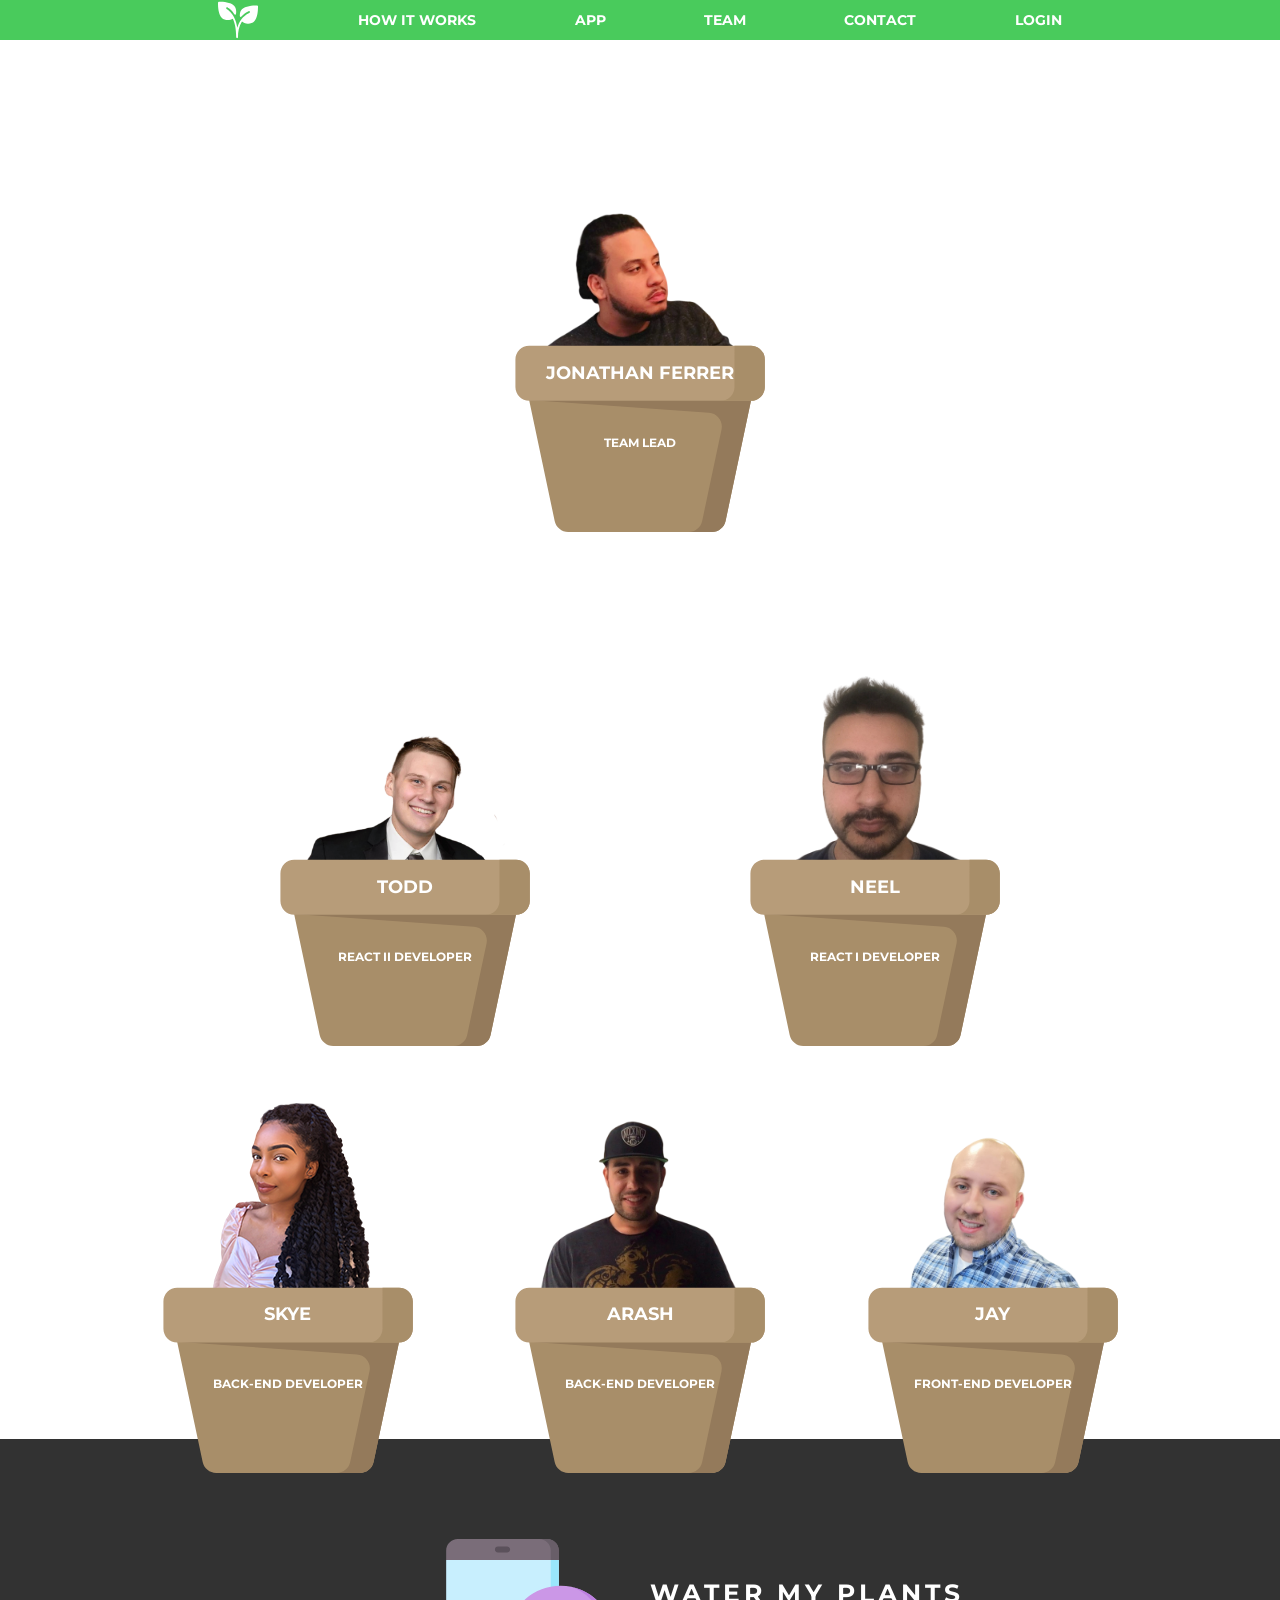
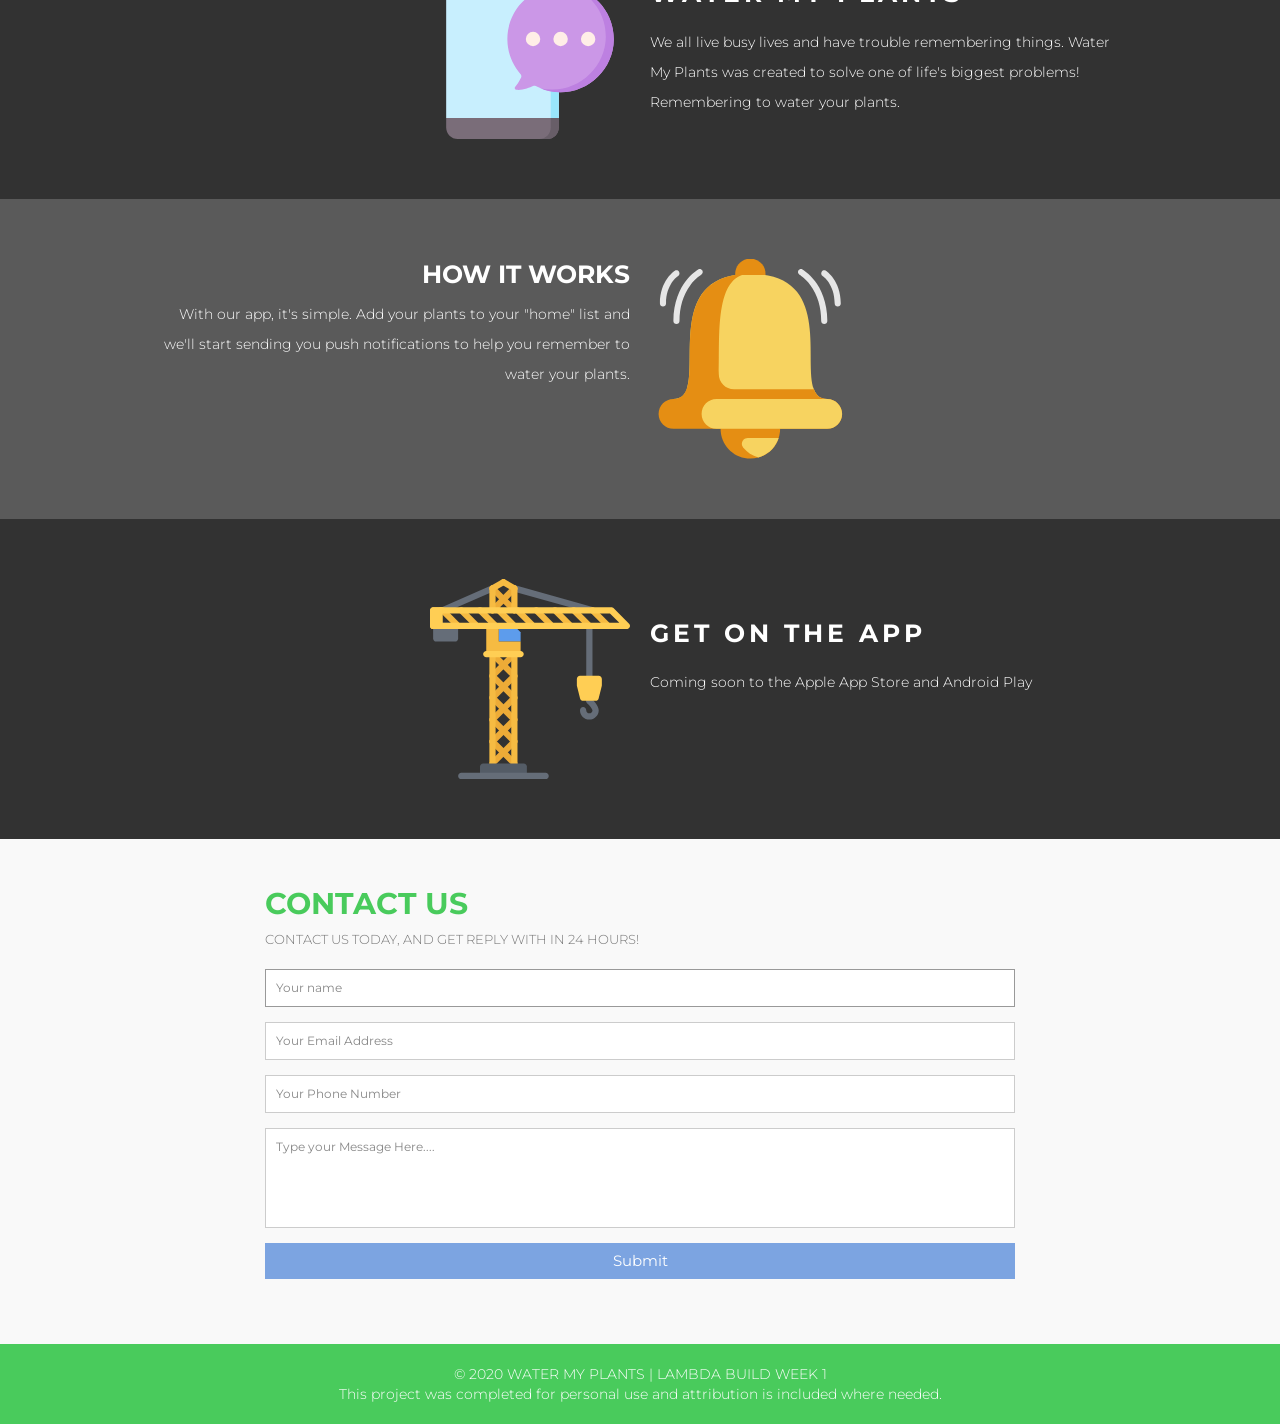
==== team.html @ e01c3c14 "James-Brennan" ====
<html lang="en">

    <meta charset="UTF-8">
    <meta content="width=device-width, initial-scale=1" name="viewport" />
    
    <meta http-equiv="X-UA-Compatible" content="ie=edge">
    <title>Water My Plants - We Remind You So You Don't Have To</title>
    <link rel="stylesheet" href="css/index.css">
    <link href="https://fonts.googleapis.com/css?family=Montserrat:500,700&display=swap" rel="stylesheet">
    <link rel="stylesheet" href="https://maxcdn.bootstrapcdn.com/font-awesome/4.5.0/css/font-awesome.min.css">

    <!--save for later
    
    font-family: 'Montserrat', ;

    
    -->



<header>

    <nav>


        <div class="nav-items"> <!--start nav items-->
    
            <div class="nav-right">
    
                <a href="index.html"><img src="img/leaf-white.svg" alt=""></a>
    
                <a href="#HIW" class="min">how it works</a>
    
                <a href="#APP" class="">app</a>
    
                <a href="team.html" class="">team</a>
    
                <a href="#CONTACT" class="">contact</a>
    
                <a href="#CONTACT" class="">login</a>
    
            </div>
        
        </div> <!--end nav items-->
    
    </nav>

</header>
   
<body>

    <section>

        <div class="contain-team">
            <div class="teamsters">
                <h1>our team</h1>
                <div class="team-lead">

                    <img src="img/jonathan.png" alt="" class="team-person">
                    <img src="img/pot.svg" alt="" class="pot">

                        <div class="data">
                            <span class="name">Jonathan Ferrer</span>
                            <span class="position">team lead</span>
                        </div>

                    </div>

            </div>

                    <div class="team">

                            <div class="member">
                
                            <img src="img/todd.png" alt="" class="team-person">
                            <img src="img/pot.svg" alt="" class="pot">
        
                                <div class="data">
                                    <span class="name">Todd</span>
                                    <span class="position">React II Developer</span>
                                </div>
                        
                            </div>

                            <div class="member">
                    
                                <img src="img/neel.png" alt="" class="team-person">
                                <img src="img/pot.svg" alt="" class="pot">
            
                                    <div class="data">
                                        <span class="name">NEEL</span>
                                        <span class="position">React I Developer</span>
                                    </div>
                            
                                </div>

                        </div>



                        <div class="team">

                            <div class="member">
                
                            <img src="img/skye.png" alt="" class="team-person">
                            <img src="img/pot.svg" alt="" class="pot">
        
                                <div class="data">
                                    <span class="name">Skye</span>
                                    <span class="position">Back-end Developer</span>
                                </div>
                        
                            </div>


                                        <div class="member">
                    
                                            <img src="img/arash.png" alt="" class="team-person">
                                            <img src="img/pot.svg" alt="" class="pot">
                        
                                                <div class="data">
                                                    <span class="name">Arash</span>
                                                    <span class="position">Back-end Developer</span>
                                                </div>
                                        
                                            </div>

                                            <div class="member">
                    
                                                <img src="img/james.png" alt="" class="team-person">
                                                <img src="img/pot.svg" alt="" class="pot">
                            
                                                    <div class="data">
                                                        <span class="name">Jay</span>
                                                        <span class="position">FRONT-END DEVELOPER</span>
                                                    </div>
                                            
                                                </div>

                        </div>




                        </div>

                    </div>

            
        
   



    </section>



    <section>

        <div class="main-contain-dk">

            <div class="stopper" id="HIW"></div>

            <div class="content"> <!--main content holder-->

                <div class="left-dk">

                    <img src="img/chat.svg" alt="" class="img-helper">

                </div>

                <div class="right-dk">

                    <h1 class="whiteh1">water my plants</h1>

                    <span class="white">We all live busy lives and have trouble remembering things. Water My Plants was created to solve one of life's biggest problems! Remembering to water your plants. 
                    </span>

                </div>

            </div> <!--closeds main content holder-->
            
            
        </div>

    </section>

    <section>

        <div class="main-contain-lt">

            <div class="content"> <!--main content holder-->

                <div class="left-lt">

                    <h2 class="whiteh1">how it works</h1>

                    <span class="white"> With our app, it's simple. Add your plants to your "home" list and we'll start sending you push notifications to help you remember to water your plants.</span> 

                </div>

                <div class="right-lt">

                    <img src="img/bell.svg" alt="" class="img-helper">

                </div>

            </div> <!--closeds main content holder-->
            
            
        </div>

    </section>


    <section id ="APP">

        <div class="main-contain-dk">

            <div class="content"> <!--main content holder-->

                <div class="left-dk">

                    <img src="img/crane.svg" alt="" class="img-helper">

                </div>

                <div class="right-dk">

                    <h1 class="whiteh1">get on the app</h1>

                    <span class="white">Coming soon to the Apple App Store and Android Play 
                    </span>

                </div>

            </div> <!--closeds main content holder-->
            
            
        </div>

    </section>


    <section id="CONTACT">

    
        <form id="contact" action="" method="post">
            <h3>CONTACT US</h3>
            <h4>Contact us today, and get reply with in 24 hours!</h4>
            <fieldset>
              <input placeholder="Your name" type="text" tabindex="1" required autofocus>
            </fieldset>
            <fieldset>
              <input placeholder="Your Email Address" type="email" tabindex="2" required>
            </fieldset>
            <fieldset>
              <input placeholder="Your Phone Number" type="tel" tabindex="3" required>
            </fieldset>
            <fieldset>
              <textarea placeholder="Type your Message Here...." tabindex="5" required></textarea>
            </fieldset>
            <fieldset>
              <button name="submit" type="submit" id="contact-submit" data-submit="...Sending">Submit</button>
            </fieldset>
          </form>
              
            
   
            
        </div>

    </section>





</body>



 <footer>

    <div class="footer">

       <span>© 2020 WATER MY PLANTS | LAMBDA BUILD WEEK 1</span>

    </br>
       <span>This project was completed for personal use and attribution is included where needed.</span> 

    </div>


</footer>

 </section>






</body>
</html>
---- css/index.css ----
/*start import*/
.ctabutton {
  margin-left: 1rem;
  text-decoration: none;
  color: white;
  font-size: 3rem;
  font-weight: 700;
  text-transform: uppercase;
  padding: 1rem;
  border: 4px solid white;
  margin-bottom: 1rem;
}
html,
body,
div,
span,
applet,
object,
iframe,
h1,
h2,
h3,
h4,
h5,
h6,
p,
blockquote,
pre,
a,
abbr,
acronym,
address,
big,
cite,
code,
del,
dfn,
em,
img,
ins,
kbd,
q,
s,
samp,
small,
strike,
strong,
sub,
sup,
tt,
var,
b,
u,
i,
center,
dl,
dt,
dd,
ol,
ul,
li,
fieldset,
form,
label,
legend,
table,
caption,
tbody,
tfoot,
thead,
tr,
th,
td,
article,
aside,
canvas,
details,
embed,
figure,
figcaption,
footer,
header,
hgroup,
menu,
nav,
output,
ruby,
section,
summary,
time,
mark,
audio,
video {
  margin: 0;
  padding: 0;
  border: 0;
  font-size: 100%;
  font: inherit;
  vertical-align: baseline;
}
/* HTML5 display-role reset for older browsers */
article,
aside,
details,
figcaption,
figure,
footer,
header,
hgroup,
menu,
nav,
section {
  display: block;
}
body {
  line-height: 1;
}
ol,
ul {
  list-style: none;
}
blockquote,
q {
  quotes: none;
}
blockquote:before,
blockquote:after,
q:before,
q:after {
  content: '';
  content: none;
}
table {
  border-collapse: collapse;
  border-spacing: 0;
}
* {
  margin: 0;
  padding: 0;
}
html {
  scroll-behavior: smooth;
}
html {
  scroll-behavior: smooth
        position: relative;
  top: 0;
  left: 0;
  max-width: 100vw;
  min-height: 200vh;
  margin: 0px;
  padding: 0px;
  border: 0px;
  scroll-behavior: smooth;
  font-size: 62.5%;
}
body {
  font-size: 1.6rem;
  font-family: 'Montserrat';
  font-weight: 400;
  overflow-x: hidden;
}
h1,
h2,
h3,
h4,
h5,
h6 {
  font-family: '#';
  text-transform: uppercase;
}
h2 {
  font-size: 4rem;
  margin-bottom: 1rem;
}
.bold {
  font-weight: 600;
}
nav {
  background-color: #49cb5c;
  height: auto;
  padding: 0 4rem;
  position: sticky;
  top: 0;
}
@media (max-width: 1000px) {
  nav {
    padding: 0;
  }
}
nav .nav-items {
  max-width: 1000px;
  display: flex;
  flex-direction: row;
  align-items: center;
  justify-content: center;
  margin: 0 auto;
  position: sticky;
  top: 0 !important;
}
nav .nav-items a {
  text-decoration: none;
  text-transform: uppercase;
  color: white;
  font-weight: 700;
  padding: 0 2%;
}
nav .nav-items .nav-right {
  display: flex;
  justify-content: space-evenly;
  align-items: center;
  width: 100%;
  text-align: center;
  margin-left: ;
}
@media (max-width: 600px) {
  nav .nav-items .nav-right {
    font-size: 1.4rem;
  }
}
nav img {
  max-height: 4rem;
  padding: 0.5% 0;
}
.min {
  min-width: 160px !important;
}
@keyframes jump {
  0% {
    top: 0;
  }
  50% {
    top: 50px;
  }
  100% {
    top: 0;
  }
}
#arrow-down {
  position: relative;
  margin: 0 auto;
  text-align: center;
  animation: jump 5s infinite;
}
#arrow-down i {
  content: '\f0a8';
  font-family: 'FontAwesome';
  font-size: 80px;
  transition: 0.3s ease-in-out;
}
#arrow-down i:hover {
  opacity: 0.7;
  transition: 0.3s ease-in-out;
}
h1 {
  font-family: "Arial", sans-serif;
  font-size: 16px;
  text-align: center;
  padding: 4% 0;
  text-transform: uppercase;
  letter-spacing: 4px;
  color: #fff;
}
.nav-special {
  display: flex;
  justify-content: flex-end;
  align-items: center;
  position: relative;
  background-color: transparent;
  height: 10rem;
  margin-bottom: -10rem;
  margin-right: 4rem;
}
.nav-special .signup {
  color: white;
  background-color: #49cb5c;
  border-radius: 0.5rem;
  padding: 1rem 2rem;
  text-decoration: none;
  margin-left: 2rem;
  font-size: 1.8rem;
  min-width: 80px;
  text-align: center;
}
.nav-special .login {
  text-decoration: none;
  font-size: 1.8rem;
  padding: 1rem 2rem;
  color: #323232;
  min-width: 80px;
  text-align: center;
}
.nav-special .login:hover {
  background-color: #323232;
  color: white;
  border-radius: 0.5rem;
}
footer {
  padding: 2rem;
  line-height: 2rem;
  text-align: center;
  color: white;
  background-color: #49cb5c;
}
header {
  max-height: 100vh;
}
.holder {
  background-image: url("../img/hands.jpg");
  background-size: cover;
  background-position: bottom;
  min-height: 50vh;
  padding: 25vh 0;
}
@media (max-width: 1000px) {
  .holder {
    padding: 10vh 0;
  }
}
.holder .main-cta {
  display: flex;
  flex-direction: row;
  justify-content: center;
  max-width: 1200px;
  margin: 0 auto;
}
@media (max-width: 1000px) {
  .holder .main-cta {
    flex-direction: column;
    justify-content: center;
    align-items: center;
  }
}
.holder .main-cta .logo-cta {
  max-width: 512px;
  padding: 0 2.5%;
}
@media (max-width: 1000px) {
  .holder .main-cta .logo-cta {
    max-width: 196px;
    margin-bottom: 2rem;
    margin-left: 2rem;
    margin-right: 2rem;
  }
}
.holder .main-cta .cta-text {
  display: flex;
  flex-direction: column;
  justify-content: center;
  font-size: 4rem;
  line-height: 4rem;
}
@media (max-width: 1000px) {
  .holder .main-cta .cta-text {
    font-size: 3.5rem;
  }
}
.holder .main-cta .cta-text span {
  text-shadow: 3px 3px 5px black;
}
@media (max-width: 600px) {
  .holder .main-cta .cta-text span {
    text-shadow: 2px 2px 5 black;
  }
}
.holder .main-cta .cta-text .blue {
  color: #60b6ff;
}
@media (max-width: 600px) {
  .holder .main-cta .cta-text .blue {
    font-size: 3rem;
    margin-left: 2rem;
  }
}
.holder .main-cta .cta-text .green {
  color: #00e64d;
}
@media (max-width: 600px) {
  .holder .main-cta .cta-text .green {
    font-size: 3rem;
    margin-left: 2rem;
  }
}
.holder .main-cta .cta-text .cta-button {
  text-transform: uppercase;
  font-family: 'Montserrat';
  font-weight: 700;
  font-size: 3rem;
  margin-top: 4rem;
  padding: 4%;
  background-color: white;
  border-radius: 0.5rem;
  border: 4px solid #49cb5c;
  color: #323232;
  text-decoration: none;
  text-align: center;
}
.holder .main-cta .cta-text .cta-button:hover {
  background-color: #323232;
  color: white;
  border: 4px solid #49cb5c;
}
@media (max-width: 1000px) {
  .holder .main-cta .cta-text .cta-button {
    font-size: 2rem;
    margin-bottom: 4rem;
    min-width: 50vw;
  }
}
.speech-bubble {
  background: #ffffff;
  -webkit-border-radius: 4px;
  border-radius: 4px;
  font-size: 1.2rem;
  line-height: 1.3;
  margin: 0 auto 40px;
  max-width: 300px;
  padding: 15px;
  position: relative;
}
.speech-bubble .hard {
  font-weight: 700;
}
.speech-bubble .notification {
  display: flex;
  flex-direction: row;
}
.speech-bubble .notification-cactus {
  max-height: 4rem;
}
.speech-bubble p {
  margin: 0 0 10px;
}
.speech-bubble p:last-of-type {
  margin-bottom: 0;
}
.speech-bubble::before {
  border-left: 20px solid transparent;
  border-top: 20px solid #ffffff;
  bottom: -20px;
  content: "";
  position: absolute;
  right: 20px;
}
.main-contain-dk {
  background-color: #323232;
  padding: 6rem 0;
}
.main-contain-lt {
  background-color: #5a5a5a;
  padding: 6rem 0;
}
.main-contain-lt .whiteh1 {
  text-align: right !important;
}
.content {
  max-width: 1000px;
  margin: 0 auto;
  display: flex;
  justify-content: center;
}
.left-dk {
  width: 50%;
  text-align: right;
  padding-right: 2%;
}
.right-lt {
  width: 48%;
}
.left-lt {
  width: 50%;
  text-align: right;
  padding-right: 2%;
}
.right-dk {
  width: 48%;
}
.stopper {
  min-height: 4rem;
}
.img-helper {
  max-width: 200px;
}
.white {
  color: white;
  line-height: 3rem;
}
.whiteh1 {
  color: white;
  font-size: 2.5rem;
  font-weight: 700;
}
.contain-me {
  max-width: 1000px;
  margin: 0 auto;
}
h1,
h2,
h3,
h4,
h5,
h6 {
  font-family: 'Montserrat', sans-serif;
}
@media (max-width: 1000px) {
  .content {
    padding-left: 4rem;
    padding-right: 4rem;
  }
}
@media (max-width: 600px) {
  .content {
    flex-direction: column;
  }
}
form#contact {
  max-width: 800px;
  margin: 0 auto;
}
.right-dk .whiteh1 {
  text-align: left;
  margin-top: 2rem;
}
@media (max-width: 600px) {
  .right-dk {
    width: 100%;
  }
}
.left-lt {
  margin-bottom: 2rem;
}
.left-lt .whiteh1 {
  text-align: left;
}
@media (max-width: 600px) {
  .left-lt {
    width: 100%;
    text-align: justify;
  }
}
@media (max-width: 600px) {
  .img-helper {
    text-align: center !important;
  }
}
@media (max-width: 600px) {
  .right-lt {
    width: 100%;
    text-align: center;
  }
}
* {
  margin: 0;
  padding: 0;
  box-sizing: border-box;
  -webkit-box-sizing: border-box;
  -moz-box-sizing: border-box;
  -webkit-font-smoothing: antialiased;
  -moz-font-smoothing: antialiased;
  -o-font-smoothing: antialiased;
  font-smoothing: antialiased;
  text-rendering: optimizeLegibility;
}
body {
  font-family: 'Montserrat';
  font-weight: 300;
  font-size: 14px;
  line-height: 30px;
  color: #777;
}
.container {
  max-width: 400px;
  width: 100%;
  margin: 0 auto;
  position: relative;
}
#contact input[type="text"],
#contact input[type="email"],
#contact input[type="tel"],
#contact input[type="url"],
#contact textarea,
#contact button[type="submit"] {
  font: 400 12px/16px "Montserrat";
}
#contact {
  background: #F9F9F9;
  padding: 25px;
  margin: 0px 0;
}
#contact h3 {
  color: #49cb5c;
  display: block;
  font-size: 3rem;
  font-weight: 700;
}
#contact h4 {
  margin: 5px 0 15px;
  display: block;
  font-size: 13px;
}
fieldset {
  border: medium none !important;
  margin: 0 0 10px;
  min-width: 100%;
  padding: 0;
  width: 100%;
}
#contact input[type="text"],
#contact input[type="email"],
#contact input[type="tel"],
#contact input[type="url"],
#contact textarea {
  width: 100%;
  border: 1px solid #CCC;
  background: #FFF;
  margin: 0 0 5px;
  padding: 10px;
}
#contact input[type="text"]:hover,
#contact input[type="email"]:hover,
#contact input[type="tel"]:hover,
#contact input[type="url"]:hover,
#contact textarea:hover {
  -webkit-transition: border-color 0.3s ease-in-out;
  -moz-transition: border-color 0.3s ease-in-out;
  transition: border-color 0.3s ease-in-out;
  border: 1px solid #AAA;
}
#contact textarea {
  height: 100px;
  max-width: 100%;
  resize: none;
}
#contact button[type="submit"] {
  cursor: pointer;
  width: 100%;
  border: none;
  background: #7ca4e1;
  color: #FFF;
  margin: 0 0 5px;
  padding: 10px;
  font-size: 15px;
}
#contact button[type="submit"]:hover {
  background: #09C;
  -webkit-transition: background 0.3s ease-in-out;
  -moz-transition: background 0.3s ease-in-out;
  transition: background-color 0.3s ease-in-out;
}
#contact button[type="submit"]:active {
  box-shadow: inset 0 1px 3px rgba(0, 0, 0, 0.5);
}
#contact input:focus,
#contact textarea:focus {
  outline: 0;
  border: 1px solid #999;
}
::-webkit-input-placeholder {
  color: #888;
}
:-moz-placeholder {
  color: #888;
}
::-moz-placeholder {
  color: #888;
}
:-ms-input-placeholder {
  color: #888;
}
.contain-team {
  background-image: url('../img/water.jpg');
  background-size: cover;
  min-height: 100vh;
  padding: 2rem;
}
.contain-team .teamsters {
  max-width: 1000px;
  margin: 0 auto;
  display: flex;
  flex-direction: column;
}
.contain-team .teamsters h1 {
  font-size: 3rem;
  font-weight: 700;
  color: white;
  padding-bottom: 0;
}
.contain-team .teamsters .team-lead {
  display: flex;
  flex-direction: column;
  align-items: center;
  justify-content: center;
  margin: 2rem 4rem;
}
.team {
  display: flex;
  flex-direction: row;
  align-items: flex-end;
  justify-content: space-evenly;
  margin: 2rem 4rem;
}
@media (max-width: 1000px) {
  .team {
    flex-direction: column;
    align-items: center;
  }
}
.team-person {
  max-width: 200px;
}
.pot {
  max-width: 250px;
  margin-top: -5px;
}
.row-me {
  display: flex;
  align-items: space-evenly;
  width: 100%;
  flex-direction: row;
  margin-top: 12rem;
}
.data {
  margin-top: -175px;
  margin-bottom: 0px;
  display: flex;
  flex-direction: column;
  text-align: center;
}
.name {
  color: white;
  font-weight: 700;
  text-transform: uppercase;
  font-size: 1.8rem;
}
.position {
  color: white;
  font-weight: 700;
  text-transform: uppercase;
  margin-top: 4rem;
  font-size: 1.4rem;
}
.member {
  text-align: center;
  margin-top: 10rem;
  min-width: 250px;
}
.position {
  font-size: 1.2rem;
}
/*end import*/
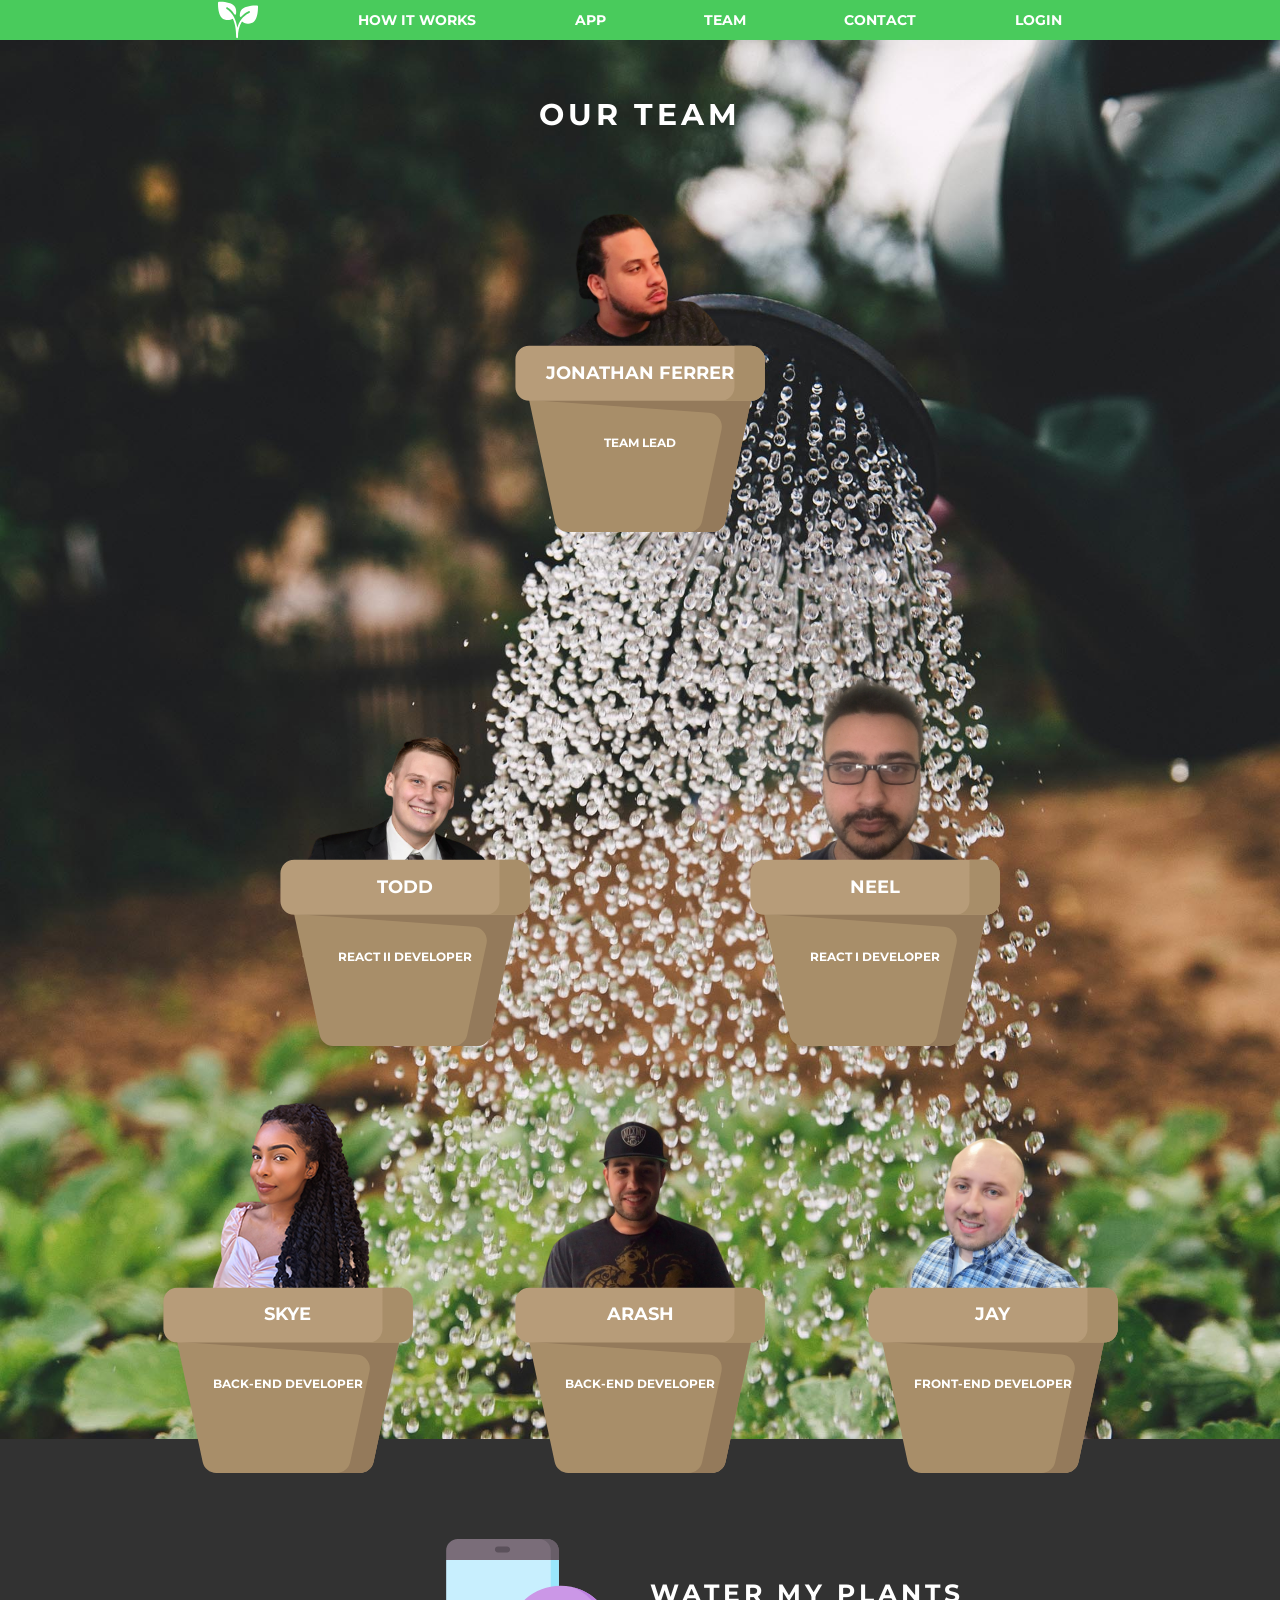
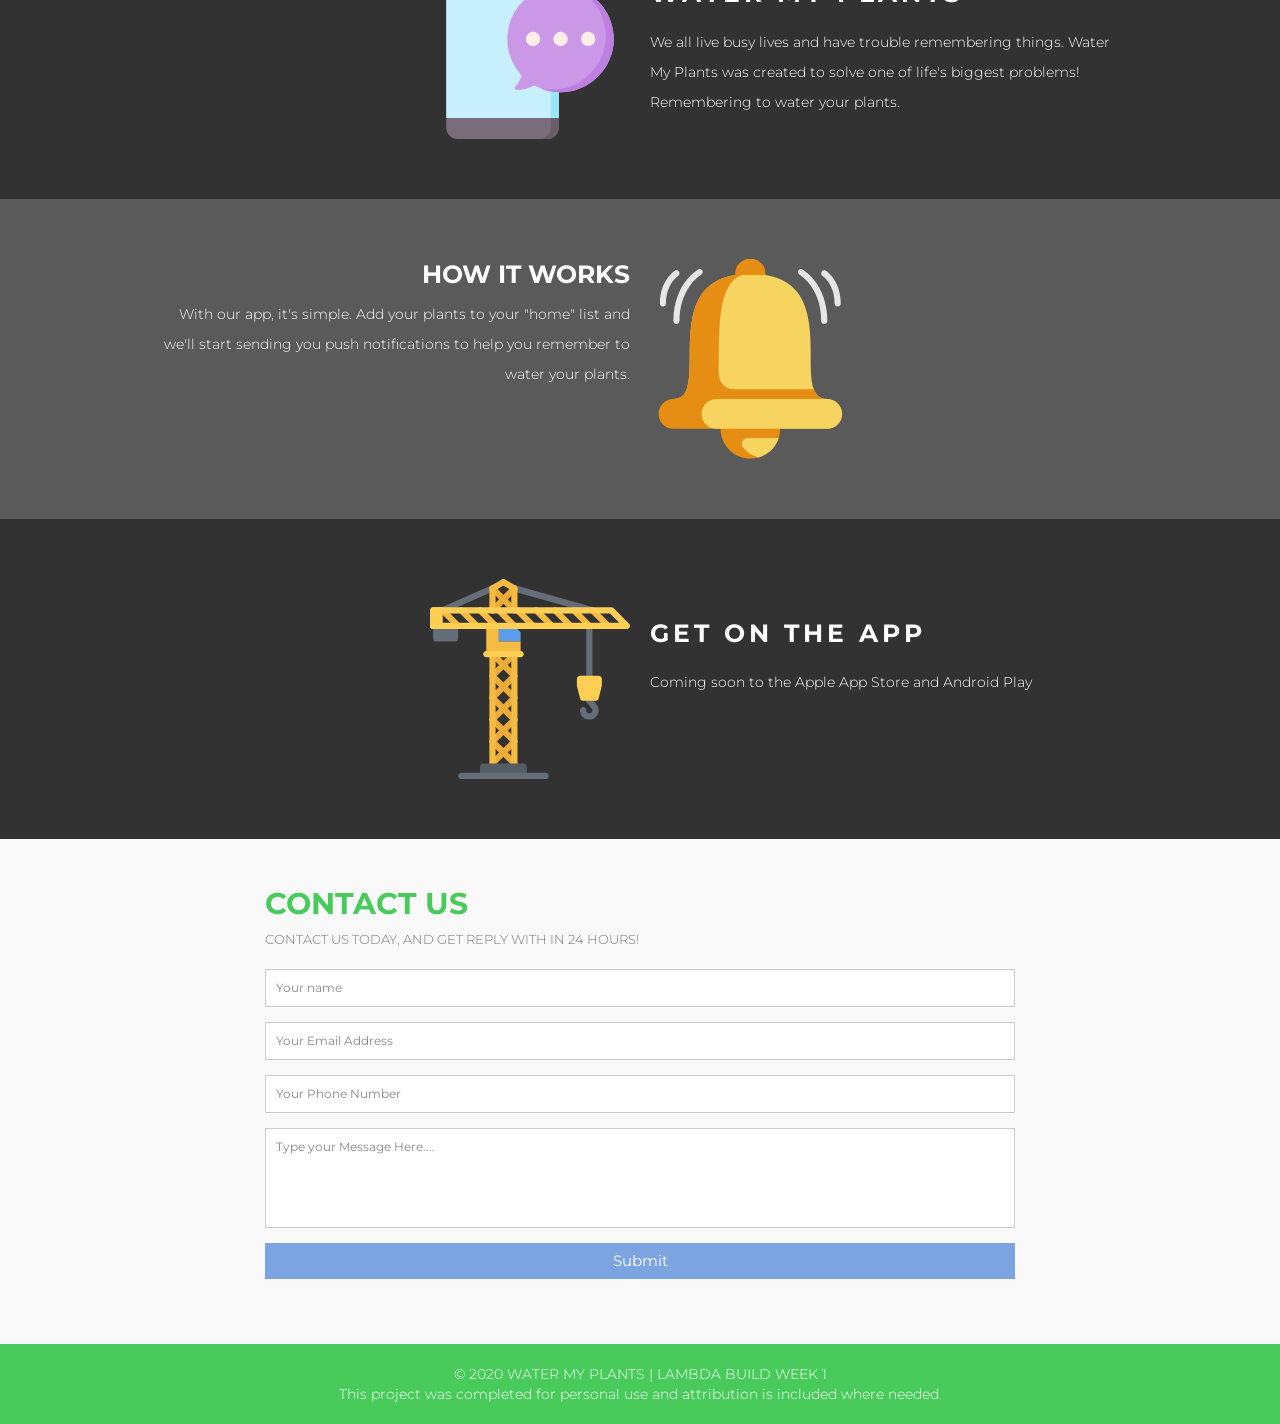
==== commit 0192c8d7: "James-Brennan" ====
--- a/team.html
+++ b/team.html
@@ -250,7 +250,7 @@
             <h3>CONTACT US</h3>
             <h4>Contact us today, and get reply with in 24 hours!</h4>
             <fieldset>
-              <input placeholder="Your name" type="text" tabindex="1" required autofocus>
+              <input placeholder="Your name" type="text" tabindex="1" required>
             </fieldset>
             <fieldset>
               <input placeholder="Your Email Address" type="email" tabindex="2" required>
--- a/css/index.css
+++ b/css/index.css
@@ -286,7 +286,9 @@
   text-decoration: none;
   font-size: 1.8rem;
   padding: 1rem 2rem;
-  color: #323232;
+  background-color: #323232;
+  border-radius: 0.5rem;
+  color: white;
   min-width: 80px;
   text-align: center;
 }
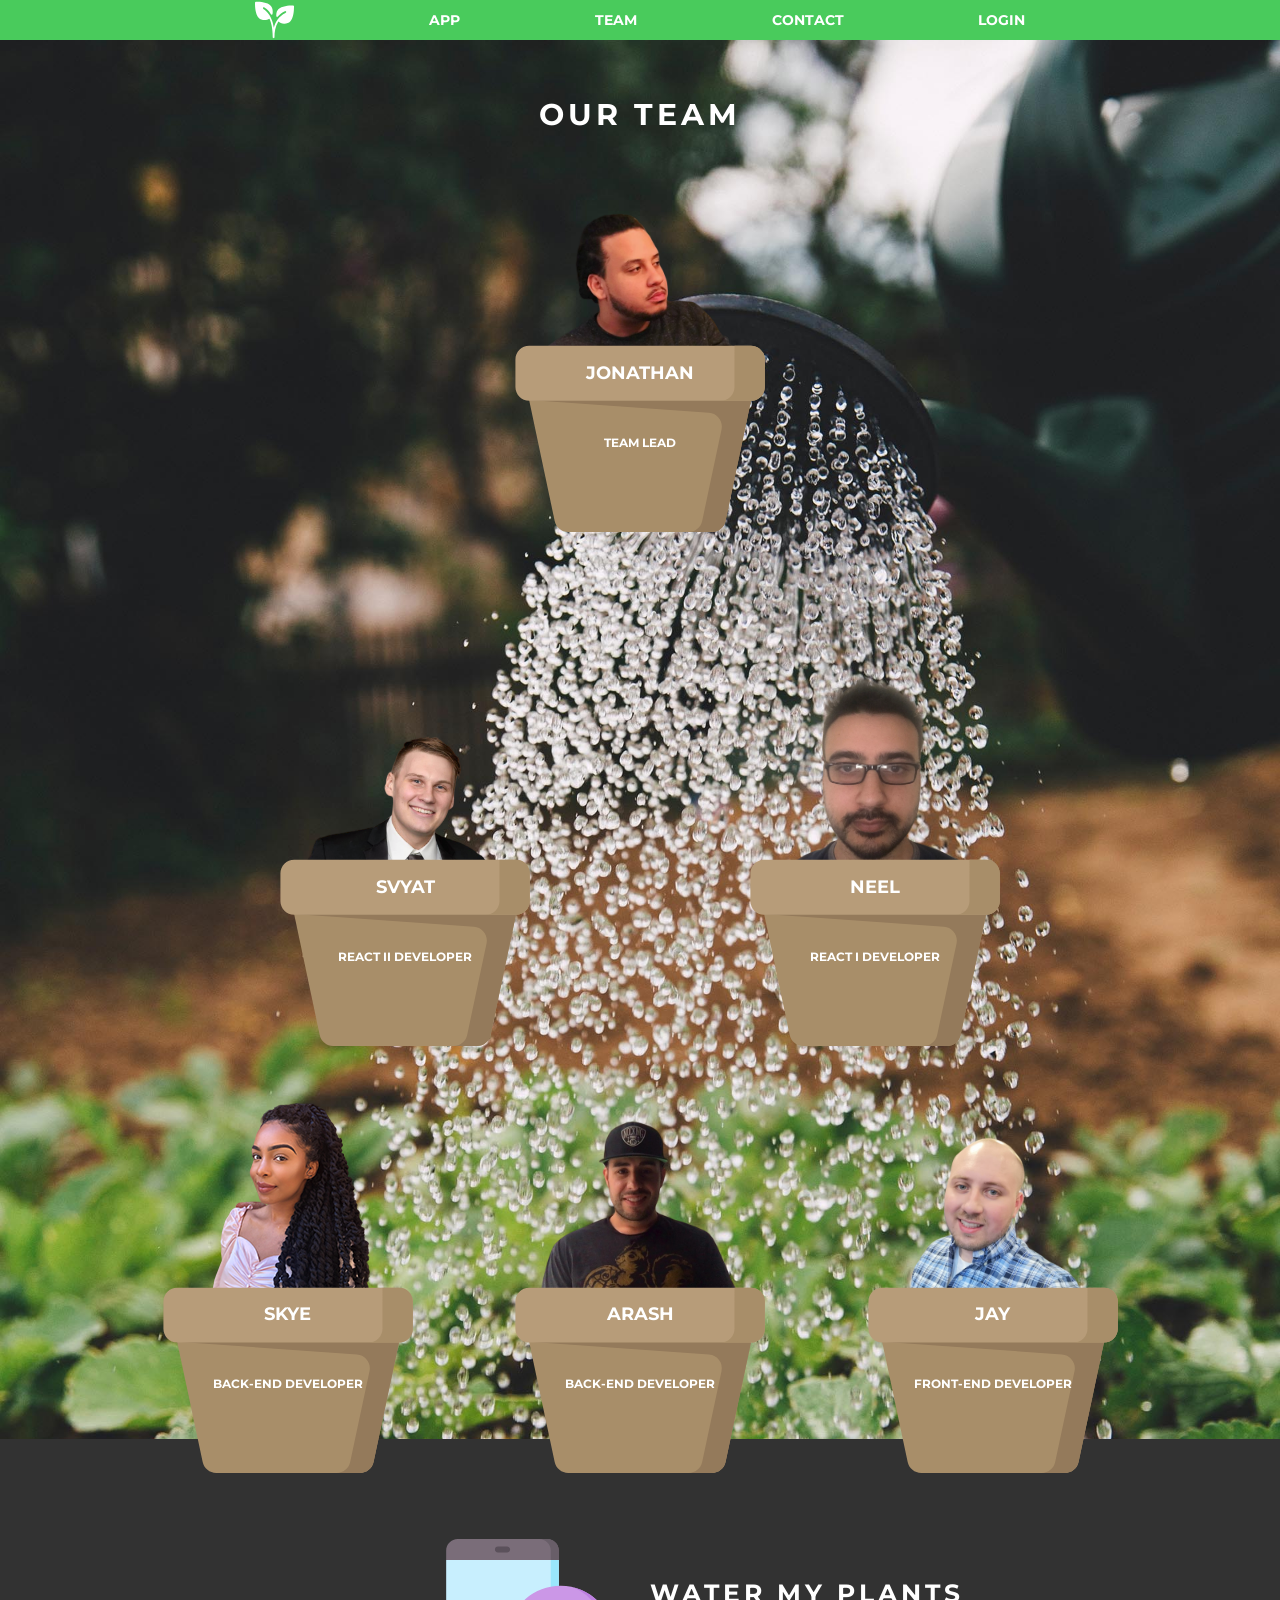
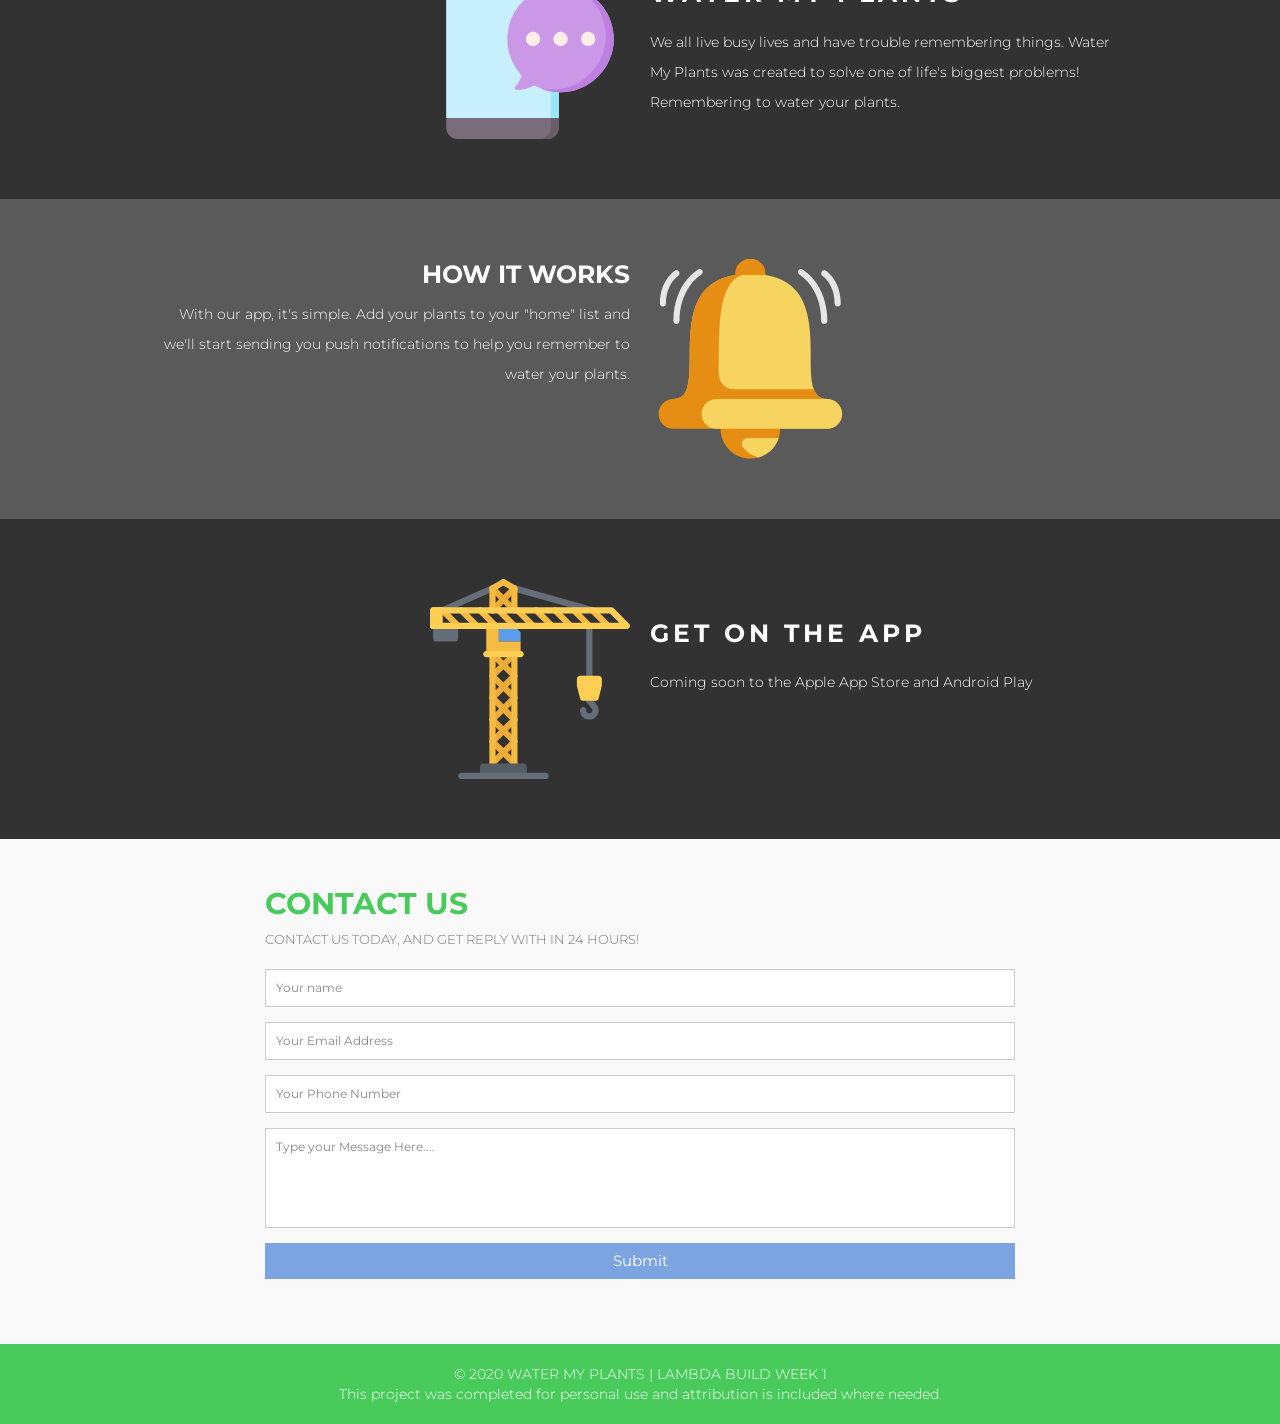
==== commit 69165c8b: "James-Brennan" ====
--- a/team.html
+++ b/team.html
@@ -20,17 +20,14 @@
 
 <header>
 
-    <nav>
-
+    <nav id="nav"> <!--starts nav-->
 
         <div class="nav-items"> <!--start nav items-->
     
-            <div class="nav-right">
+            <div class="nav-right"> <!--start nav right-->
     
                 <a href="index.html"><img src="img/leaf-white.svg" alt=""></a>
     
-                <a href="#HIW" class="min">how it works</a>
-    
                 <a href="#APP" class="">app</a>
     
                 <a href="team.html" class="">team</a>
@@ -39,36 +36,42 @@
     
                 <a href="#CONTACT" class="">login</a>
     
-            </div>
+            </div> <!--end nav-right-->
         
         </div> <!--end nav items-->
     
-    </nav>
+    </nav>  <!--end nav items-->
 
 </header>
    
-<body>
-
-    <section>
-
-        <div class="contain-team">
-            <div class="teamsters">
-                <h1>our team</h1>
-                <div class="team-lead">
+<body> <!--starts main body-->
+
+    <section> <!--teams section-->
+
+        <div class="contain-team"> <!--this is the main container for the team-->
+
+            <div class="teamsters"> <!--sets max-width and starts flex-->
+
+                <h1>our team</h1> <!--main heading for page-->
+
+                <div class="team-lead"> <!--single team member at top-->
 
                     <img src="img/jonathan.png" alt="" class="team-person">
+
                     <img src="img/pot.svg" alt="" class="pot">
 
-                        <div class="data">
-                            <span class="name">Jonathan Ferrer</span>
+                        <div class="data"> <!--start data-->
+
+                            <span class="name">Jonathan</span>
                             <span class="position">team lead</span>
-                        </div>
-
-                    </div>
-
-            </div>
-
-                    <div class="team">
+
+                        </div> <!--end data-->
+
+                    </div> <!--end team-lead-->
+
+                </div> <!--end teamsters-->
+
+                    <div class="team"> <!--start main team members row-->
 
                             <div class="member">
                 
@@ -76,7 +79,7 @@
                             <img src="img/pot.svg" alt="" class="pot">
         
                                 <div class="data">
-                                    <span class="name">Todd</span>
+                                    <span class="name">Svyat</span>
                                     <span class="position">React II Developer</span>
                                 </div>
                         
@@ -94,88 +97,109 @@
                             
                                 </div>
 
-                        </div>
-
-
-
-                        <div class="team">
+                        </div> <!--end first team members row-->
+
+                        <div class="team"> <!--start second team members row-->
 
                             <div class="member">
                 
-                            <img src="img/skye.png" alt="" class="team-person">
-                            <img src="img/pot.svg" alt="" class="pot">
-        
-                                <div class="data">
-                                    <span class="name">Skye</span>
-                                    <span class="position">Back-end Developer</span>
+                                <img src="img/skye.png" alt="" class="team-person">
+                                <img src="img/pot.svg" alt="" class="pot">
+            
+                                    <div class="data">
+
+                                        <span class="name">Skye</span>
+                                        <span class="position">Back-end Developer</span>
+
+                                    </div>
+                        
                                 </div>
+
+
+                                    <div class="member"> <!--start of member-->
+                    
+                                        <img src="img/arash.png" alt="" class="team-person">
+                                        <img src="img/pot.svg" alt="" class="pot">
                         
-                            </div>
-
-
-                                        <div class="member">
-                    
-                                            <img src="img/arash.png" alt="" class="team-person">
-                                            <img src="img/pot.svg" alt="" class="pot">
-                        
-                                                <div class="data">
-                                                    <span class="name">Arash</span>
-                                                    <span class="position">Back-end Developer</span>
+                                            <div class="data">
+
+                                                <span class="name">Arash</span>
+                                                <span class="position">Back-end Developer</span>
+
                                                 </div>
                                         
-                                            </div>
-
-                                            <div class="member">
+                                        </div> <!--end of member-->
+
+                                            <div class="member"> <!--start of member-->
                     
                                                 <img src="img/james.png" alt="" class="team-person">
                                                 <img src="img/pot.svg" alt="" class="pot">
                             
                                                     <div class="data">
+
                                                         <span class="name">Jay</span>
                                                         <span class="position">FRONT-END DEVELOPER</span>
-                                                    </div>
+
+                                                        </div>
                                             
-                                                </div>
-
-                        </div>
-
-
-
-
-                        </div>
+                                                </div> <!--end of member-->
+
+                         </div> <!--end of second team-->
+   
+        </div> <!--ends contain-team-->
+
+
+    </section> <!--ends teams section-->
+
+    <section> <!--starts main content after team-->
+
+        <div class="main-contain-dk"> <!--starts main-contain-dk-->
+
+            <div class="stopper" id="HIW">
+
+            </div> <!--functions as same-page ahref-->
+
+                <div class="content"> <!--main content holder-->
+
+                    <div class="left-dk">
+
+                        <img src="img/chat.svg" alt="" class="img-helper">
 
                     </div>
 
-            
-        
-   
-
-
+                    <div class="right-dk">
+
+                        <h1 class="whiteh1">water my plants</h1>
+
+                        <span class="white">We all live busy lives and have trouble remembering things. Water My Plants was created to solve one of life's biggest problems! Remembering to water your plants. 
+                        </span>
+
+                    </div>
+
+            </div> <!--closes content-->
+            
+            
+        </div> <!--ends main-contain-dk-->
 
     </section>
 
-
-
     <section>
 
-        <div class="main-contain-dk">
-
-            <div class="stopper" id="HIW"></div>
+        <div class="main-contain-lt">
 
             <div class="content"> <!--main content holder-->
 
-                <div class="left-dk">
-
-                    <img src="img/chat.svg" alt="" class="img-helper">
-
-                </div>
-
-                <div class="right-dk">
-
-                    <h1 class="whiteh1">water my plants</h1>
-
-                    <span class="white">We all live busy lives and have trouble remembering things. Water My Plants was created to solve one of life's biggest problems! Remembering to water your plants. 
-                    </span>
+                <div class="left-lt">
+
+                    <h2 class="whiteh1">how it works</h1>
+
+                    <span class="white"> With our app, it's simple. Add your plants to your "home" list and we'll start sending you push notifications to help you remember to water your plants.</span> 
+
+                </div>
+
+                <div class="right-lt">
+
+                    <img src="img/bell.svg" alt="" class="img-helper">
 
                 </div>
 
@@ -186,35 +210,8 @@
 
     </section>
 
-    <section>
-
-        <div class="main-contain-lt">
-
-            <div class="content"> <!--main content holder-->
-
-                <div class="left-lt">
-
-                    <h2 class="whiteh1">how it works</h1>
-
-                    <span class="white"> With our app, it's simple. Add your plants to your "home" list and we'll start sending you push notifications to help you remember to water your plants.</span> 
-
-                </div>
-
-                <div class="right-lt">
-
-                    <img src="img/bell.svg" alt="" class="img-helper">
-
-                </div>
-
-            </div> <!--closeds main content holder-->
-            
-            
-        </div>
-
-    </section>
-
-
-    <section id ="APP">
+
+    <section id ="APP"> <!--start section about app details-->
 
         <div class="main-contain-dk">
 
@@ -240,10 +237,10 @@
             
         </div>
 
-    </section>
-
-
-    <section id="CONTACT">
+    </section> <!--ends app section-->
+
+
+    <section id="CONTACT"> <!--starts contact form-->
 
     
         <form id="contact" action="" method="post">
@@ -264,24 +261,15 @@
             <fieldset>
               <button name="submit" type="submit" id="contact-submit" data-submit="...Sending">Submit</button>
             </fieldset>
-          </form>
-              
-            
-   
+          </form>   
             
         </div>
 
-    </section>
-
-
-
-
-
-</body>
-
-
-
- <footer>
+    </section> <!--ends contact form-->
+
+</body> <!--ends body-->
+
+ <footer> <!--start footer content-->
 
     <div class="footer">
 
@@ -293,14 +281,6 @@
     </div>
 
 
-</footer>
-
- </section>
-
-
-
-
-
-
-</body>
+</footer> 
+
 </html>
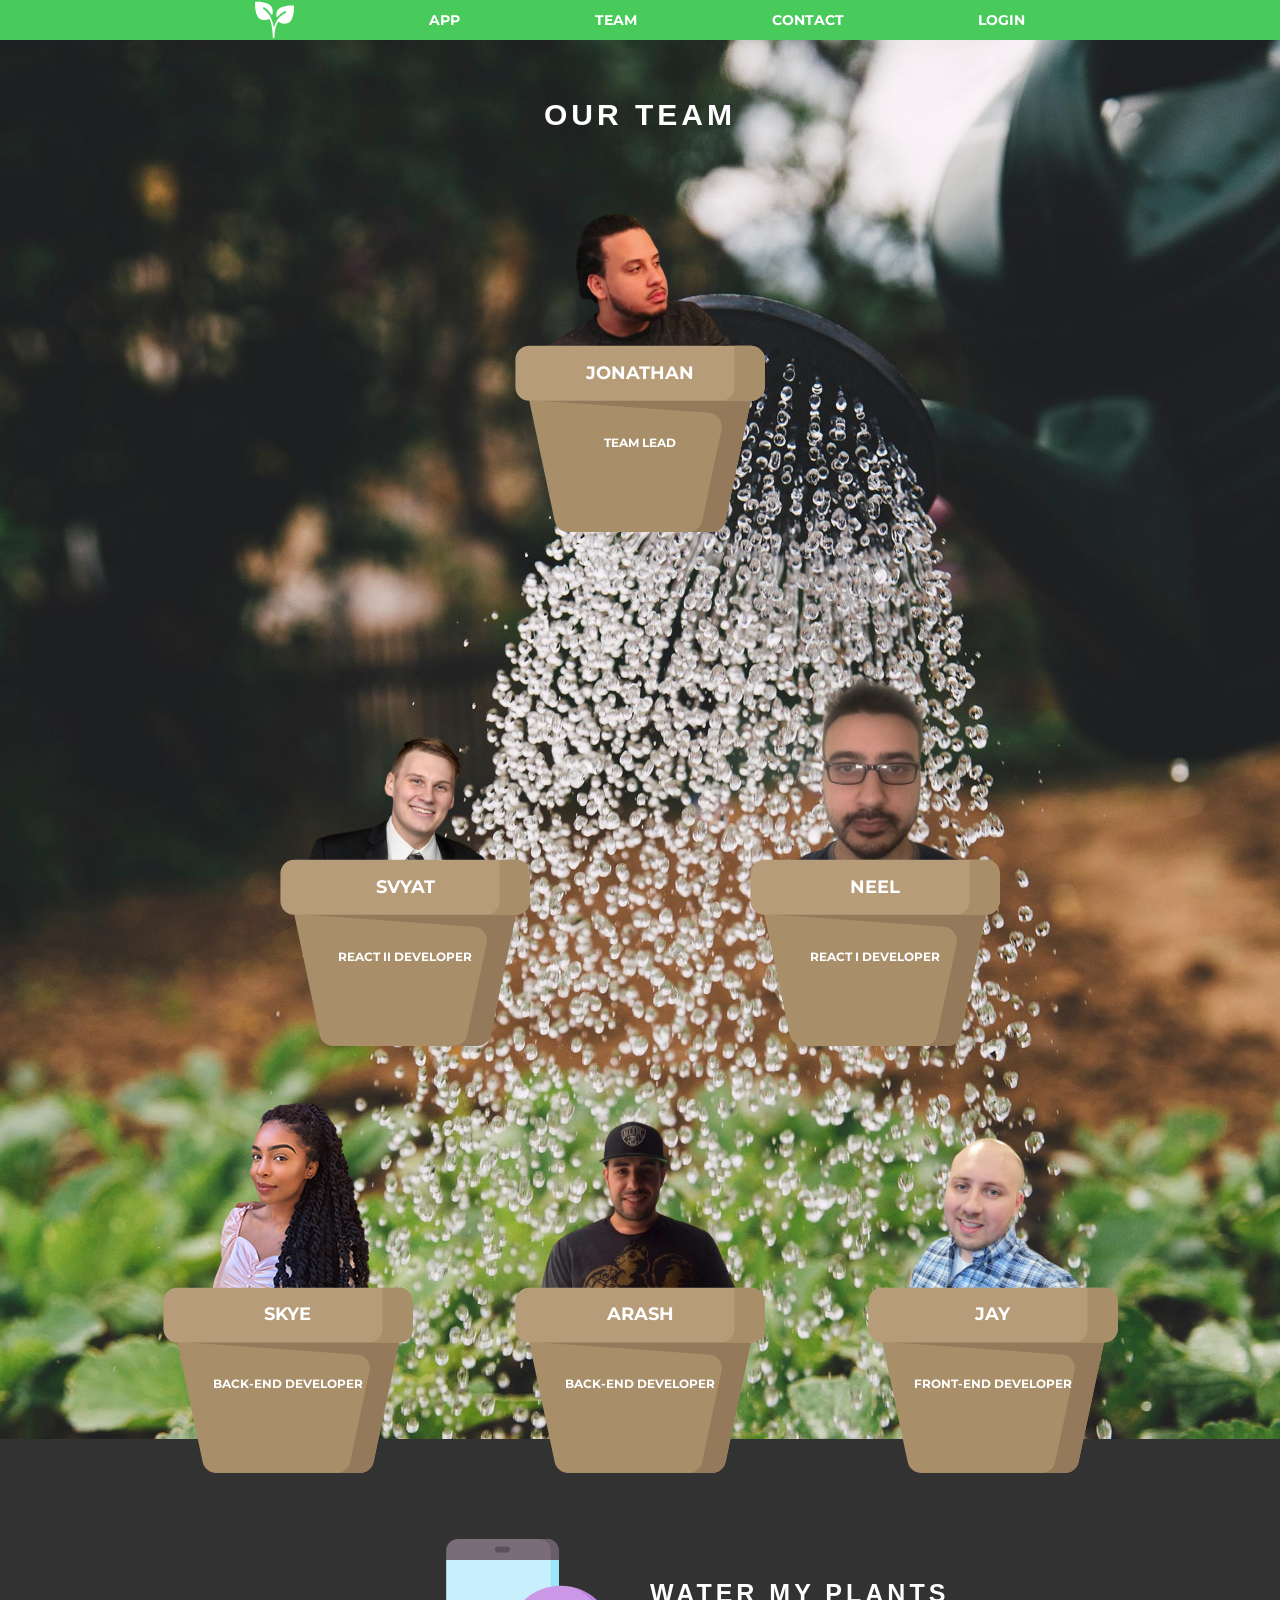
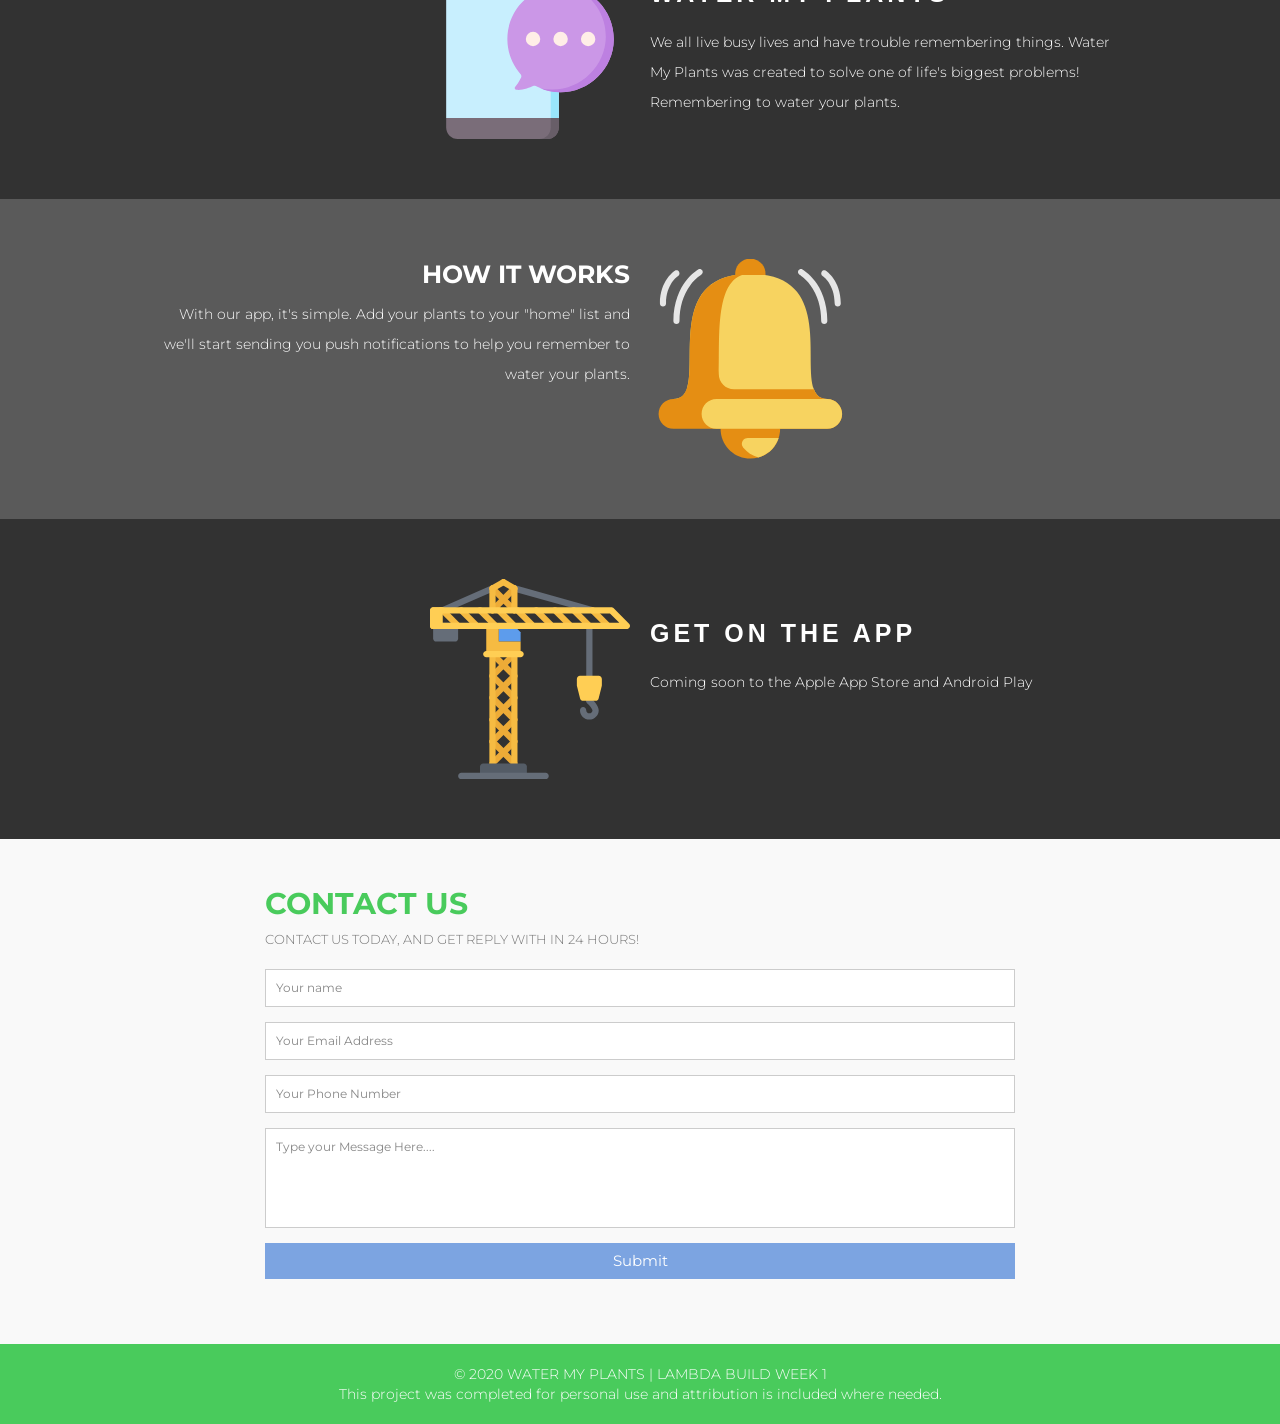
==== commit f2211dfb: "final push" ====
--- a/team.html
+++ b/team.html
@@ -2,22 +2,12 @@
 
     <meta charset="UTF-8">
     <meta content="width=device-width, initial-scale=1" name="viewport" />
-    
     <meta http-equiv="X-UA-Compatible" content="ie=edge">
     <title>Water My Plants - We Remind You So You Don't Have To</title>
     <link rel="stylesheet" href="css/index.css">
     <link href="https://fonts.googleapis.com/css?family=Montserrat:500,700&display=swap" rel="stylesheet">
     <link rel="stylesheet" href="https://maxcdn.bootstrapcdn.com/font-awesome/4.5.0/css/font-awesome.min.css">
 
-    <!--save for later
-    
-    font-family: 'Montserrat', ;
-
-    
-    -->
-
-
-
 <header>
 
     <nav id="nav"> <!--starts nav-->
@@ -26,7 +16,7 @@
     
             <div class="nav-right"> <!--start nav right-->
     
-                <a href="index.html"><img src="img/leaf-white.svg" alt=""></a>
+                <a href="index.html"><img src="img/leaf-white.svg" alt=""></a> 
     
                 <a href="#APP" class="">app</a>
     
@@ -34,7 +24,7 @@
     
                 <a href="#CONTACT" class="">contact</a>
     
-                <a href="#CONTACT" class="">login</a>
+                <a href="https://wmp3-site.now.sh/" class="">login</a>
     
             </div> <!--end nav-right-->
         
@@ -151,7 +141,7 @@
 
     </section> <!--ends teams section-->
 
-    <section> <!--starts main content after team-->
+    <section> <!--starts main content-->
 
         <div class="main-contain-dk"> <!--starts main-contain-dk-->
 
@@ -244,23 +234,41 @@
 
     
         <form id="contact" action="" method="post">
+
             <h3>CONTACT US</h3>
+
             <h4>Contact us today, and get reply with in 24 hours!</h4>
-            <fieldset>
+
+            <fieldset>
+
               <input placeholder="Your name" type="text" tabindex="1" required>
-            </fieldset>
-            <fieldset>
+
+            </fieldset>
+
+            <fieldset>
+
               <input placeholder="Your Email Address" type="email" tabindex="2" required>
-            </fieldset>
-            <fieldset>
+
+            </fieldset>
+
+            <fieldset>
+
               <input placeholder="Your Phone Number" type="tel" tabindex="3" required>
-            </fieldset>
-            <fieldset>
+
+            </fieldset>
+
+            <fieldset>
+
               <textarea placeholder="Type your Message Here...." tabindex="5" required></textarea>
-            </fieldset>
-            <fieldset>
+
+            </fieldset>
+
+            <fieldset>
+
               <button name="submit" type="submit" id="contact-submit" data-submit="...Sending">Submit</button>
-            </fieldset>
+
+            </fieldset>
+
           </form>   
             
         </div>
--- a/css/index.css
+++ b/css/index.css
@@ -176,274 +176,6 @@
 .bold {
   font-weight: 600;
 }
-nav {
-  background-color: #49cb5c;
-  height: auto;
-  padding: 0 4rem;
-  position: sticky;
-  top: 0;
-}
-@media (max-width: 1000px) {
-  nav {
-    padding: 0;
-  }
-}
-nav .nav-items {
-  max-width: 1000px;
-  display: flex;
-  flex-direction: row;
-  align-items: center;
-  justify-content: center;
-  margin: 0 auto;
-  position: sticky;
-  top: 0 !important;
-}
-nav .nav-items a {
-  text-decoration: none;
-  text-transform: uppercase;
-  color: white;
-  font-weight: 700;
-  padding: 0 2%;
-}
-nav .nav-items .nav-right {
-  display: flex;
-  justify-content: space-evenly;
-  align-items: center;
-  width: 100%;
-  text-align: center;
-  margin-left: ;
-}
-@media (max-width: 600px) {
-  nav .nav-items .nav-right {
-    font-size: 1.4rem;
-  }
-}
-nav img {
-  max-height: 4rem;
-  padding: 0.5% 0;
-}
-.min {
-  min-width: 160px !important;
-}
-@keyframes jump {
-  0% {
-    top: 0;
-  }
-  50% {
-    top: 50px;
-  }
-  100% {
-    top: 0;
-  }
-}
-#arrow-down {
-  position: relative;
-  margin: 0 auto;
-  text-align: center;
-  animation: jump 5s infinite;
-}
-#arrow-down i {
-  content: '\f0a8';
-  font-family: 'FontAwesome';
-  font-size: 80px;
-  transition: 0.3s ease-in-out;
-}
-#arrow-down i:hover {
-  opacity: 0.7;
-  transition: 0.3s ease-in-out;
-}
-h1 {
-  font-family: "Arial", sans-serif;
-  font-size: 16px;
-  text-align: center;
-  padding: 4% 0;
-  text-transform: uppercase;
-  letter-spacing: 4px;
-  color: #fff;
-}
-.nav-special {
-  display: flex;
-  justify-content: flex-end;
-  align-items: center;
-  position: relative;
-  background-color: transparent;
-  height: 10rem;
-  margin-bottom: -10rem;
-  margin-right: 4rem;
-}
-.nav-special .signup {
-  color: white;
-  background-color: #49cb5c;
-  border-radius: 0.5rem;
-  padding: 1rem 2rem;
-  text-decoration: none;
-  margin-left: 2rem;
-  font-size: 1.8rem;
-  min-width: 80px;
-  text-align: center;
-}
-.nav-special .login {
-  text-decoration: none;
-  font-size: 1.8rem;
-  padding: 1rem 2rem;
-  background-color: #323232;
-  border-radius: 0.5rem;
-  color: white;
-  min-width: 80px;
-  text-align: center;
-}
-.nav-special .login:hover {
-  background-color: #323232;
-  color: white;
-  border-radius: 0.5rem;
-}
-footer {
-  padding: 2rem;
-  line-height: 2rem;
-  text-align: center;
-  color: white;
-  background-color: #49cb5c;
-}
-header {
-  max-height: 100vh;
-}
-.holder {
-  background-image: url("../img/hands.jpg");
-  background-size: cover;
-  background-position: bottom;
-  min-height: 50vh;
-  padding: 25vh 0;
-}
-@media (max-width: 1000px) {
-  .holder {
-    padding: 10vh 0;
-  }
-}
-.holder .main-cta {
-  display: flex;
-  flex-direction: row;
-  justify-content: center;
-  max-width: 1200px;
-  margin: 0 auto;
-}
-@media (max-width: 1000px) {
-  .holder .main-cta {
-    flex-direction: column;
-    justify-content: center;
-    align-items: center;
-  }
-}
-.holder .main-cta .logo-cta {
-  max-width: 512px;
-  padding: 0 2.5%;
-}
-@media (max-width: 1000px) {
-  .holder .main-cta .logo-cta {
-    max-width: 196px;
-    margin-bottom: 2rem;
-    margin-left: 2rem;
-    margin-right: 2rem;
-  }
-}
-.holder .main-cta .cta-text {
-  display: flex;
-  flex-direction: column;
-  justify-content: center;
-  font-size: 4rem;
-  line-height: 4rem;
-}
-@media (max-width: 1000px) {
-  .holder .main-cta .cta-text {
-    font-size: 3.5rem;
-  }
-}
-.holder .main-cta .cta-text span {
-  text-shadow: 3px 3px 5px black;
-}
-@media (max-width: 600px) {
-  .holder .main-cta .cta-text span {
-    text-shadow: 2px 2px 5 black;
-  }
-}
-.holder .main-cta .cta-text .blue {
-  color: #60b6ff;
-}
-@media (max-width: 600px) {
-  .holder .main-cta .cta-text .blue {
-    font-size: 3rem;
-    margin-left: 2rem;
-  }
-}
-.holder .main-cta .cta-text .green {
-  color: #00e64d;
-}
-@media (max-width: 600px) {
-  .holder .main-cta .cta-text .green {
-    font-size: 3rem;
-    margin-left: 2rem;
-  }
-}
-.holder .main-cta .cta-text .cta-button {
-  text-transform: uppercase;
-  font-family: 'Montserrat';
-  font-weight: 700;
-  font-size: 3rem;
-  margin-top: 4rem;
-  padding: 4%;
-  background-color: white;
-  border-radius: 0.5rem;
-  border: 4px solid #49cb5c;
-  color: #323232;
-  text-decoration: none;
-  text-align: center;
-}
-.holder .main-cta .cta-text .cta-button:hover {
-  background-color: #323232;
-  color: white;
-  border: 4px solid #49cb5c;
-}
-@media (max-width: 1000px) {
-  .holder .main-cta .cta-text .cta-button {
-    font-size: 2rem;
-    margin-bottom: 4rem;
-    min-width: 50vw;
-  }
-}
-.speech-bubble {
-  background: #ffffff;
-  -webkit-border-radius: 4px;
-  border-radius: 4px;
-  font-size: 1.2rem;
-  line-height: 1.3;
-  margin: 0 auto 40px;
-  max-width: 300px;
-  padding: 15px;
-  position: relative;
-}
-.speech-bubble .hard {
-  font-weight: 700;
-}
-.speech-bubble .notification {
-  display: flex;
-  flex-direction: row;
-}
-.speech-bubble .notification-cactus {
-  max-height: 4rem;
-}
-.speech-bubble p {
-  margin: 0 0 10px;
-}
-.speech-bubble p:last-of-type {
-  margin-bottom: 0;
-}
-.speech-bubble::before {
-  border-left: 20px solid transparent;
-  border-top: 20px solid #ffffff;
-  bottom: -20px;
-  content: "";
-  position: absolute;
-  right: 20px;
-}
 .main-contain-dk {
   background-color: #323232;
   padding: 6rem 0;
@@ -652,8 +384,8 @@
 #contact button[type="submit"]:active {
   box-shadow: inset 0 1px 3px rgba(0, 0, 0, 0.5);
 }
-#contact input:focus,
-#contact textarea:focus {
+#contact input:none,
+#contact textarea:none {
   outline: 0;
   border: 1px solid #999;
 }
@@ -668,6 +400,326 @@
 }
 :-ms-input-placeholder {
   color: #888;
+}
+.icon-helper {
+  color: #49cb5c;
+  font-size: 5rem;
+  margin-right: 1rem;
+}
+.icon-helper-2 {
+  color: #5a5a5a;
+  font-size: 3rem;
+  margin-right: 2rem;
+}
+.icon-helper-2:hover {
+  color: #49cb5c;
+}
+.title-helper {
+  display: flex;
+  flex-direction: row;
+  align-items: center;
+  color: white;
+  padding: 0 2rem;
+  font-weight: 700;
+  text-shadow: 2px 2px 5px black;
+  font-size: 2.5rem;
+  font-family: 'Pacifico', cursive;
+  text-transform: capitalize;
+}
+nav {
+  background-color: #49cb5c;
+  height: auto;
+  padding: 0 4rem;
+  position: sticky;
+  top: 0;
+}
+@media (max-width: 1000px) {
+  nav {
+    padding: 0;
+  }
+}
+nav .nav-items {
+  max-width: 1000px;
+  display: flex;
+  flex-direction: row;
+  align-items: center;
+  justify-content: center;
+  margin: 0 auto;
+  position: sticky;
+  top: 0 !important;
+}
+nav .nav-items a {
+  text-decoration: none;
+  text-transform: uppercase;
+  color: white;
+  font-weight: 700;
+  padding: 0 2%;
+}
+nav .nav-items .nav-right {
+  display: flex;
+  justify-content: space-evenly;
+  align-items: center;
+  width: 100%;
+  text-align: center;
+  margin-left: ;
+}
+@media (max-width: 600px) {
+  nav .nav-items .nav-right {
+    font-size: 1.4rem;
+  }
+}
+nav img {
+  max-height: 4rem;
+  padding: 0.5% 0;
+}
+.min {
+  min-width: 160px !important;
+}
+@keyframes jump {
+  0% {
+    top: 0;
+  }
+  50% {
+    top: 50px;
+  }
+  100% {
+    top: 0;
+  }
+}
+#arrow-down {
+  position: relative;
+  margin: 0 auto;
+  text-align: center;
+  animation: jump 5s infinite;
+}
+#arrow-down i {
+  content: '\f0a8';
+  font-family: 'FontAwesome';
+  font-size: 80px;
+  transition: 0.3s ease-in-out;
+}
+#arrow-down i:hover {
+  opacity: 0.7;
+  transition: 0.3s ease-in-out;
+}
+h1 {
+  font-family: "Arial", sans-serif;
+  font-size: 16px;
+  text-align: center;
+  padding: 4% 0;
+  text-transform: uppercase;
+  letter-spacing: 4px;
+  color: #fff;
+}
+.nav-special {
+  display: flex;
+  justify-content: flex-end;
+  align-items: center;
+  position: relative;
+  background-color: transparent;
+  height: 10rem;
+  margin-bottom: -10rem;
+  margin-right: 4rem;
+}
+.nav-special .signup {
+  color: white;
+  background-color: #49cb5c;
+  border-radius: 0.5rem;
+  padding: 1rem 2rem;
+  text-decoration: none;
+  margin-left: 2rem;
+  font-size: 1.8rem;
+  min-width: 80px;
+  text-align: center;
+}
+.nav-special .login {
+  text-decoration: none;
+  font-size: 1.8rem;
+  padding: 1rem 2rem;
+  background-color: #323232;
+  border-radius: 0.5rem;
+  color: white;
+  min-width: 80px;
+  text-align: center;
+}
+.nav-special .login:hover {
+  background-color: #323232;
+  color: white;
+  border-radius: 0.5rem;
+}
+footer {
+  padding: 2rem;
+  line-height: 2rem;
+  text-align: center;
+  color: white;
+  background-color: #49cb5c;
+}
+header {
+  max-height: 100vh;
+}
+.holder {
+  background-image: url("../img/hands.jpg");
+  background-size: cover;
+  background-position: bottom;
+  min-height: 50vh;
+  padding: 25vh 0;
+}
+@media (max-width: 1000px) {
+  .holder {
+    padding: 10vh 0;
+  }
+}
+.holder .main-cta {
+  display: flex;
+  flex-direction: row;
+  justify-content: center;
+  max-width: 1200px;
+  margin: 0 auto;
+}
+@media (max-width: 1000px) {
+  .holder .main-cta {
+    flex-direction: column;
+    justify-content: center;
+    align-items: center;
+  }
+}
+.holder .main-cta .logo-cta {
+  max-width: 512px;
+  padding: 0 2.5%;
+}
+@media (max-width: 1000px) {
+  .holder .main-cta .logo-cta {
+    max-width: 196px;
+    margin-bottom: 2rem;
+    margin-left: 2rem;
+    margin-right: 2rem;
+  }
+}
+.holder .main-cta .cta-text {
+  display: flex;
+  flex-direction: column;
+  justify-content: center;
+  font-size: 4rem;
+  line-height: 4rem;
+}
+@media (max-width: 1000px) {
+  .holder .main-cta .cta-text {
+    font-size: 3.5rem;
+  }
+}
+.holder .main-cta .cta-text span {
+  text-shadow: 3px 3px 5px black;
+}
+@media (max-width: 600px) {
+  .holder .main-cta .cta-text span {
+    text-shadow: 2px 2px 5 black;
+  }
+}
+.holder .main-cta .cta-text .blue {
+  color: #60b6ff;
+}
+@media (max-width: 600px) {
+  .holder .main-cta .cta-text .blue {
+    font-size: 3rem;
+    margin-left: 2rem;
+  }
+}
+.holder .main-cta .cta-text .green {
+  color: #00e64d;
+}
+@media (max-width: 600px) {
+  .holder .main-cta .cta-text .green {
+    font-size: 3rem;
+    margin-left: 2rem;
+  }
+}
+.holder .main-cta .cta-text .cta-button {
+  text-transform: uppercase;
+  font-family: 'Montserrat';
+  font-weight: 700;
+  font-size: 3rem;
+  margin-top: 4rem;
+  padding: 4%;
+  background-color: white;
+  border-radius: 0.5rem;
+  border: 4px solid #49cb5c;
+  color: #323232;
+  text-decoration: none;
+  text-align: center;
+}
+.holder .main-cta .cta-text .cta-button:hover {
+  background-color: #323232;
+  color: white;
+  border: 4px solid #49cb5c;
+}
+@media (max-width: 1000px) {
+  .holder .main-cta .cta-text .cta-button {
+    font-size: 2rem;
+    margin-bottom: 4rem;
+    min-width: 50vw;
+  }
+}
+.speech-bubble {
+  background: #ffffff;
+  -webkit-border-radius: 4px;
+  border-radius: 4px;
+  font-size: 1.2rem;
+  line-height: 1.3;
+  margin: 0 auto 40px;
+  max-width: 300px;
+  padding: 15px;
+  position: relative;
+}
+.speech-bubble .hard {
+  font-weight: 700;
+}
+.speech-bubble .notification {
+  display: flex;
+  flex-direction: row;
+}
+.speech-bubble .notification-cactus {
+  max-height: 4rem;
+}
+.speech-bubble p {
+  margin: 0 0 10px;
+}
+.speech-bubble p:last-of-type {
+  margin-bottom: 0;
+}
+.speech-bubble::before {
+  border-left: 20px solid transparent;
+  border-top: 20px solid #ffffff;
+  bottom: -20px;
+  content: "";
+  position: absolute;
+  right: 20px;
+}
+.team-person {
+  max-width: 200px;
+}
+.pot {
+  max-width: 250px;
+  margin-top: -5px;
+}
+.name {
+  color: white;
+  font-weight: 700;
+  text-transform: uppercase;
+  font-size: 1.8rem;
+}
+.data {
+  margin-top: -175px;
+  margin-bottom: 0px;
+  display: flex;
+  flex-direction: column;
+  text-align: center;
+}
+.position {
+  color: white;
+  font-weight: 700;
+  text-transform: uppercase;
+  margin-top: 4rem;
+  font-size: 1.2rem;
 }
 .contain-team {
   background-image: url('../img/water.jpg');
@@ -707,46 +759,16 @@
     align-items: center;
   }
 }
-.team-person {
-  max-width: 200px;
-}
-.pot {
-  max-width: 250px;
-  margin-top: -5px;
-}
-.row-me {
+.team .row-me {
   display: flex;
   align-items: space-evenly;
   width: 100%;
   flex-direction: row;
   margin-top: 12rem;
 }
-.data {
-  margin-top: -175px;
-  margin-bottom: 0px;
-  display: flex;
-  flex-direction: column;
-  text-align: center;
-}
-.name {
-  color: white;
-  font-weight: 700;
-  text-transform: uppercase;
-  font-size: 1.8rem;
-}
-.position {
-  color: white;
-  font-weight: 700;
-  text-transform: uppercase;
-  margin-top: 4rem;
-  font-size: 1.4rem;
-}
-.member {
+.team .member {
   text-align: center;
   margin-top: 10rem;
   min-width: 250px;
 }
-.position {
-  font-size: 1.2rem;
-}
 /*end import*/
